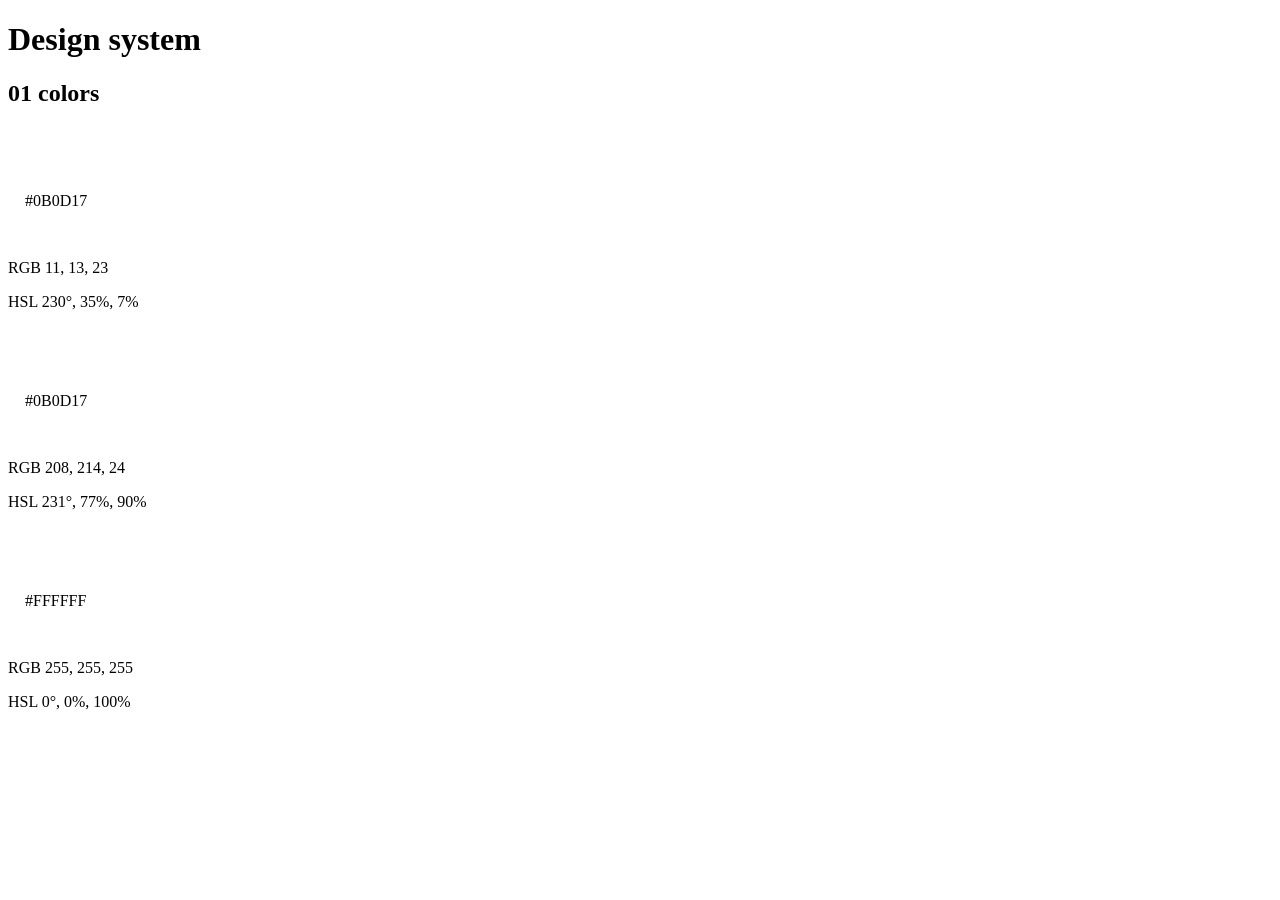
==== design-system.html @ 19d82805 "Add design-system.html with color demo for site" ====
<!doctype html>
<html lang="en">
  <head>
    <meta charset="UTF-8" />
    <meta name="viewport" content="width=device-width, initial-scale=1.0" />
    <link rel="stylesheet" href="index.css" />
    <title>Design Systems</title>
  </head>
  <body class="bg-dark text-white">
    <div class="wrapper">
      <h1>Design system</h1>
      <section id="colors">
        <h2><span>01</span> colors</h2>
        <div class="grid" style="grid-template-columns: repeat(3, 1fr)">
          <div>
            <div
              class="bg-dark text-white"
              style="padding: 3rem 1rem 1rem; border: solid 1px white"
            >
              <p>#0B0D17</p>
            </div>
            <p><span class="text-accent">RGB</span> 11, 13, 23</p>
            <p><span class="text-accent">HSL</span> 230&#176;, 35%, 7%</p>
          </div>

          <div>
            <div
              class="text-dark bg-accent"
              style="padding: 3rem 1rem 1rem; border: solid 1px white"
            >
              <p>#0B0D17</p>
            </div>
            <p><span class="text-accent">RGB</span> 208, 214, 24</p>
            <p><span class="text-accent">HSL</span> 231&#176;, 77%, 90%</p>
          </div>

          <div>
            <div
              class="text-dark bg-white"
              style="padding: 3rem 1rem 1rem; border: solid 1px white"
            >
              <p>#FFFFFF</p>
            </div>
            <p><span class="text-accent">RGB</span> 255, 255, 255</p>
            <p><span class="text-accent">HSL</span> 0&#176;, 0%, 100%</p>
          </div>
        </div>
      </section>
    </div>

    <script src="index.js"></script>
  </body>
</html>
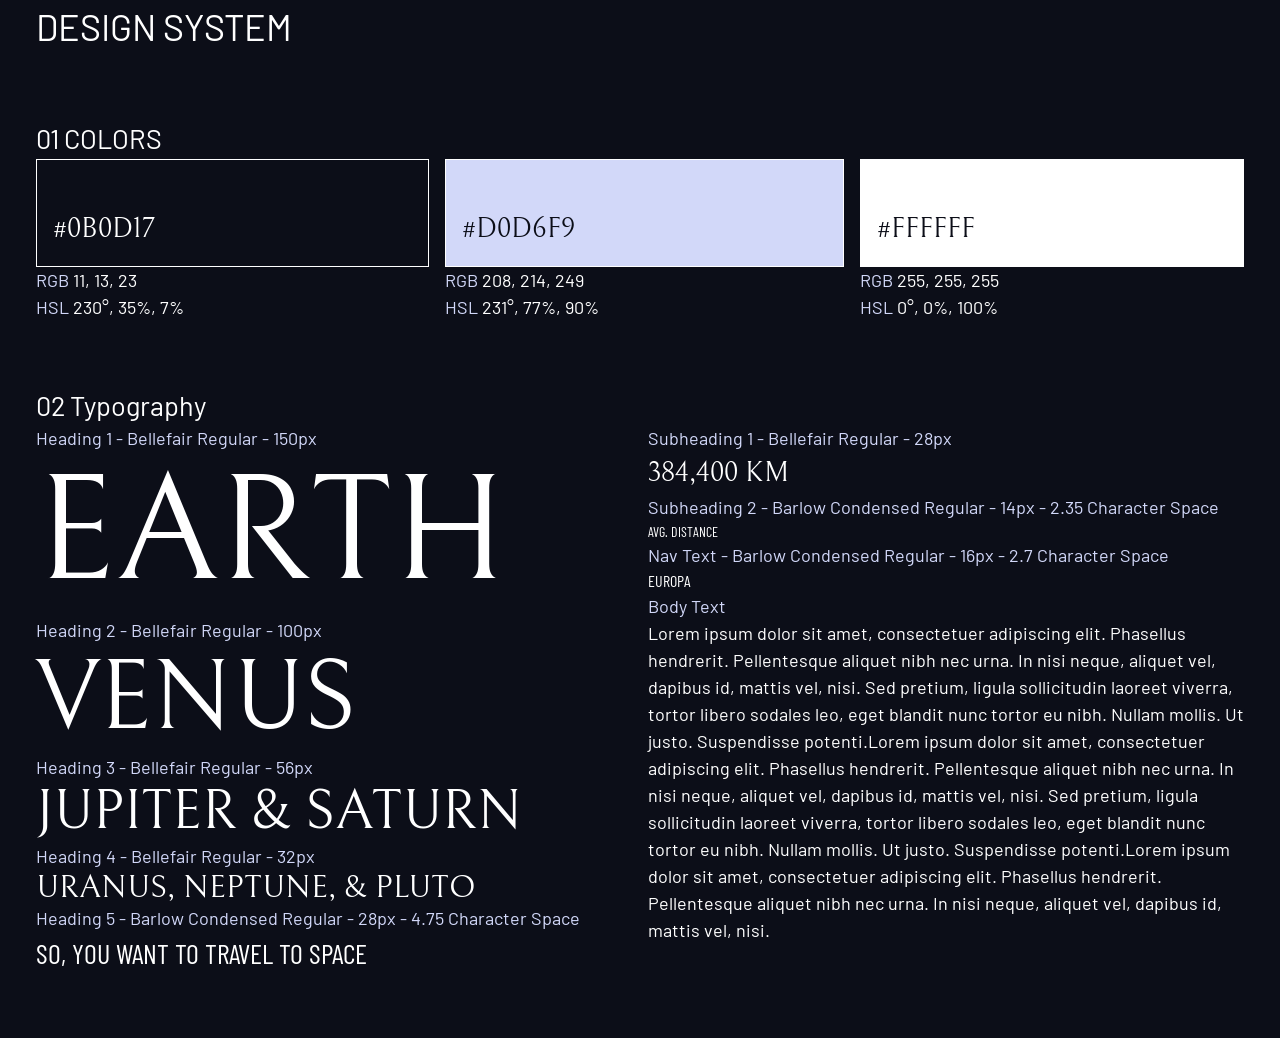
==== commit 70de3549: "Add typhography section and utility classes" ====
--- a/design-system.html
+++ b/design-system.html
@@ -3,46 +3,126 @@
   <head>
     <meta charset="UTF-8" />
     <meta name="viewport" content="width=device-width, initial-scale=1.0" />
+    <link rel="preconnect" href="https://fonts.googleapis.com" />
+    <link rel="preconnect" href="https://fonts.gstatic.com" crossorigin />
+    <link
+      href="https://fonts.googleapis.com/css2?family=Barlow+Condensed:ital,wght@0,100;0,200;0,300;0,400;0,500;0,600;0,700;0,800;0,900;1,100;1,200;1,300;1,400;1,500;1,600;1,700;1,800;1,900&family=Barlow:ital,wght@0,100;0,200;0,300;0,400;0,500;0,600;0,700;0,800;0,900;1,100;1,200;1,300;1,400;1,500;1,600;1,700;1,800;1,900&family=Bellefair&display=swap"
+      rel="stylesheet"
+    />
     <link rel="stylesheet" href="index.css" />
     <title>Design Systems</title>
   </head>
-  <body class="bg-dark text-white">
+  <body>
     <div class="wrapper">
-      <h1>Design system</h1>
-      <section id="colors">
-        <h2><span>01</span> colors</h2>
-        <div class="grid" style="grid-template-columns: repeat(3, 1fr)">
-          <div>
+      <h1 class="uppercase">Design system</h1>
+      <section id="colors" style="margin: 4rem 0">
+        <h2 class="uppercase"><span>01</span> colors</h2>
+        <div class="flex">
+          <div style="flex-grow: 1">
             <div
-              class="bg-dark text-white"
-              style="padding: 3rem 1rem 1rem; border: solid 1px white"
+              class="bg-dark text-white ff-serif fs-500"
+              style="padding: 3rem 1rem 1rem; border: 1px solid white"
             >
-              <p>#0B0D17</p>
+              #0B0D17
             </div>
             <p><span class="text-accent">RGB</span> 11, 13, 23</p>
-            <p><span class="text-accent">HSL</span> 230&#176;, 35%, 7%</p>
+            <p><span class="text-accent">HSL</span> 230°, 35%, 7%</p>
+          </div>
+          <div style="flex-grow: 1">
+            <div
+              class="bg-accent text-dark ff-serif fs-500"
+              style="padding: 3rem 1rem 1rem; border: 1px solid white"
+            >
+              #D0D6F9
+            </div>
+            <p><span class="text-accent">RGB</span> 208, 214, 249</p>
+            <p><span class="text-accent">HSL</span> 231°, 77%, 90%</p>
+          </div>
+          <div style="flex-grow: 1">
+            <div
+              class="bg-white text-dark ff-serif fs-500"
+              style="padding: 3rem 1rem 1rem; border: 1px solid white"
+            >
+              #FFFFFF
+            </div>
+            <p><span class="text-accent">RGB</span> 255, 255, 255</p>
+            <p><span class="text-accent">HSL</span> 0°, 0%, 100%</p>
+          </div>
+        </div>
+      </section>
+
+      <section id="typography" style="margin: 4rem 0">
+        <h2><span>02 </span>Typography</h2>
+        <div class="flex">
+          <div style="flex-basis: 100%">
+            <div>
+              <p class="text-accent">Heading 1 - Bellefair Regular - 150px</p>
+              <p class="fs-900 ff-serif uppercase">Earth</p>
+            </div>
+            <div>
+              <p class="text-accent">Heading 2 - Bellefair Regular - 100px</p>
+              <p class="fs-800 ff-serif uppercase">Venus</p>
+            </div>
+            <div>
+              <p class="text-accent">Heading 3 - Bellefair Regular - 56px</p>
+              <p class="fs-700 ff-serif uppercase">Jupiter & Saturn</p>
+            </div>
+            <div>
+              <p class="text-accent">Heading 4 - Bellefair Regular - 32px</p>
+              <p class="fs-600 ff-serif uppercase">Uranus, Neptune, & Pluto</p>
+            </div>
+            <div>
+              <p class="text-accent">
+                Heading 5 - Barlow Condensed Regular - 28px - 4.75 Character
+                Space
+              </p>
+              <p class="fs-500 ff-sans-cond uppercase">
+                So, you want to travel to space
+              </p>
+            </div>
           </div>
 
-          <div>
-            <div
-              class="text-dark bg-accent"
-              style="padding: 3rem 1rem 1rem; border: solid 1px white"
-            >
-              <p>#0B0D17</p>
+          <div style="flex-basis: 100%">
+            <div>
+              <p class="text-accent">Subheading 1 - Bellefair Regular - 28px</p>
+              <p class="fs-500 ff-serif uppercase">384,400 km</p>
             </div>
-            <p><span class="text-accent">RGB</span> 208, 214, 24</p>
-            <p><span class="text-accent">HSL</span> 231&#176;, 77%, 90%</p>
-          </div>
-
-          <div>
-            <div
-              class="text-dark bg-white"
-              style="padding: 3rem 1rem 1rem; border: solid 1px white"
-            >
-              <p>#FFFFFF</p>
+            <div>
+              <p class="text-accent">
+                Subheading 2 - Barlow Condensed Regular - 14px - 2.35 Character
+                Space
+              </p>
+              <p class="fs-200 ff-sans-cond uppercase letterspacing-3">
+                Avg. Distance
+              </p>
             </div>
-            <p><span class="text-accent">RGB</span> 255, 255, 255</p>
-            <p><span class="text-accent">HSL</span> 0&#176;, 0%, 100%</p>
+            <div>
+              <p class="text-accent">
+                Nav Text - Barlow Condensed Regular - 16px - 2.7 Character Space
+              </p>
+              <p class="fs-300 ff-sans-cond uppercase letterspacing-2">
+                Europa
+              </p>
+            </div>
+            <div>
+              <p class="text-accent">Body Text</p>
+              <p class="fs-400 ff-sans-normal">
+                Lorem ipsum dolor sit amet, consectetuer adipiscing elit.
+                Phasellus hendrerit. Pellentesque aliquet nibh nec urna. In nisi
+                neque, aliquet vel, dapibus id, mattis vel, nisi. Sed pretium,
+                ligula sollicitudin laoreet viverra, tortor libero sodales leo,
+                eget blandit nunc tortor eu nibh. Nullam mollis. Ut justo.
+                Suspendisse potenti.Lorem ipsum dolor sit amet, consectetuer
+                adipiscing elit. Phasellus hendrerit. Pellentesque aliquet nibh
+                nec urna. In nisi neque, aliquet vel, dapibus id, mattis vel,
+                nisi. Sed pretium, ligula sollicitudin laoreet viverra, tortor
+                libero sodales leo, eget blandit nunc tortor eu nibh. Nullam
+                mollis. Ut justo. Suspendisse potenti.Lorem ipsum dolor sit
+                amet, consectetuer adipiscing elit. Phasellus hendrerit.
+                Pellentesque aliquet nibh nec urna. In nisi neque, aliquet vel,
+                dapibus id, mattis vel, nisi.
+              </p>
+            </div>
           </div>
         </div>
       </section>
--- a/index.css
+++ b/index.css
@@ -0,0 +1,220 @@
+/*----------------------------------*/
+/* Custom properties                */
+/*----------------------------------*/
+:root {
+  /* colors */
+  --clr-dark: 230 35% 7%;
+  --clr-light: 231 77% 90%;
+  --clr-white: 0 0% 100%;
+
+  /* font-sizes */
+  --fs-900: 9.375rem;
+  --fs-800: 6.25rem;
+  --fs-700: 3.5rem;
+  --fs-600: 2rem;
+  --fs-500: 1.75rem;
+  --fs-400: 1.125rem;
+  --fs-300: 1rem;
+  --fs-200: 0.875rem;
+
+  /* font-families */
+  --ff-serif: 'Bellefair';
+  --ff-sans-cond: 'Barlow Condensed', sans-serif;
+  --ff-sans-normal: 'Barlow', sans-serif;
+}
+
+/*----------------------------------*/
+/* Reset                            */
+/*----------------------------------*/
+
+/* Box Sizing */
+*,
+*::before,
+*::after {
+  box-sizing: border-box;
+}
+
+/* Reset margins */
+body,
+h1,
+h2,
+h3,
+h4,
+h5,
+p,
+figure,
+picture {
+  margin: 0;
+}
+
+h1,
+h2,
+h3,
+h4,
+h5,
+h6,
+p {
+  font-weight: 400;
+}
+
+/* Set up the body */
+body {
+  font-family: var(--ff-sans-normal);
+  font-size: var(--fs-400);
+  background-color: hsl(var(--clr-dark));
+  color: hsl(var(--clr-white));
+  line-height: 1.5;
+  min-block-size: 100svh;
+}
+
+/* Image max-size */
+img,
+picture {
+  max-inline-size: 100%;
+  display: block;
+}
+
+/* Make form elements easier to work with */
+input,
+button,
+textarea,
+select {
+  font: inherit;
+}
+
+/* Remove animations for people who've turned them off */
+@media (prefers-reduced-motion: reduce) {
+  *,
+  *::before,
+  *::after {
+    animation-duration: 0.01ms !important;
+    animation-iteration-count: 1 !important;
+    transition-duration: 0.01ms !important;
+    scroll-behavior: auto !important;
+  }
+}
+
+/*----------------------------------*/
+/* Utility classes                  */
+/*----------------------------------*/
+
+.flex {
+  display: flex;
+  gap: var(--gap, 1rem);
+}
+
+.grid {
+  display: grid;
+  gap: var(--gap, 1rem);
+}
+
+.wrapper {
+  padding-inline: 2em;
+  margin-inline: auto;
+  max-inline-size: 80rem;
+}
+
+/* Don't show elements ment for screen readers */
+.sr-only {
+  position: absolute;
+  inline-size: 1px;
+  block-size: 1px;
+  padding: 0;
+  margin: -1px;
+  overflow: hidden;
+  clip: rect(0, 0, 0, 0);
+  white-space: nowrap;
+  border: 0;
+}
+
+/* Colors */
+
+/* Background */
+.bg-dark {
+  background-color: hsl(var(--clr-dark));
+}
+
+.bg-accent {
+  background-color: hsl(var(--clr-light));
+}
+
+.bg-white {
+  background-color: hsl(var(--clr-white));
+}
+
+/* Font */
+
+.text-dark {
+  color: hsl(var(--clr-dark));
+}
+
+.text-accent {
+  color: hsl(var(--clr-light));
+}
+
+.text-white {
+  color: hsl(var(--clr-white));
+}
+
+.light-blue-alpha {
+  background-color: hsl(var(--clr-light) / 0.2);
+}
+
+/* typography */
+.ff-serif {
+  font-family: var(--ff-serif);
+}
+
+.ff-sans-cond {
+  font-family: var(--ff-sans-cond);
+}
+
+.ff-sans-normal {
+  font-family: var(--ff-sans-normal);
+}
+
+.letter-spacing-1 {
+  letter-spacing: 4.75px;
+}
+.letter-spacing-2 {
+  letter-spacing: 2.7px;
+}
+.letter-spacing-3 {
+  letter-spacing: 2.35px;
+}
+
+.uppercase {
+  text-transform: uppercase;
+}
+
+.fs-900 {
+  font-size: var(--fs-900);
+}
+.fs-800 {
+  font-size: var(--fs-800);
+}
+.fs-700 {
+  font-size: var(--fs-700);
+}
+.fs-600 {
+  font-size: var(--fs-600);
+}
+.fs-500 {
+  font-size: var(--fs-500);
+}
+.fs-400 {
+  font-size: var(--fs-400);
+}
+.fs-300 {
+  font-size: var(--fs-300);
+}
+.fs-200 {
+  font-size: var(--fs-200);
+}
+
+.fs-900,
+.fs-800,
+.fs-700,
+.fs-600 {
+  line-height: 1.1;
+}
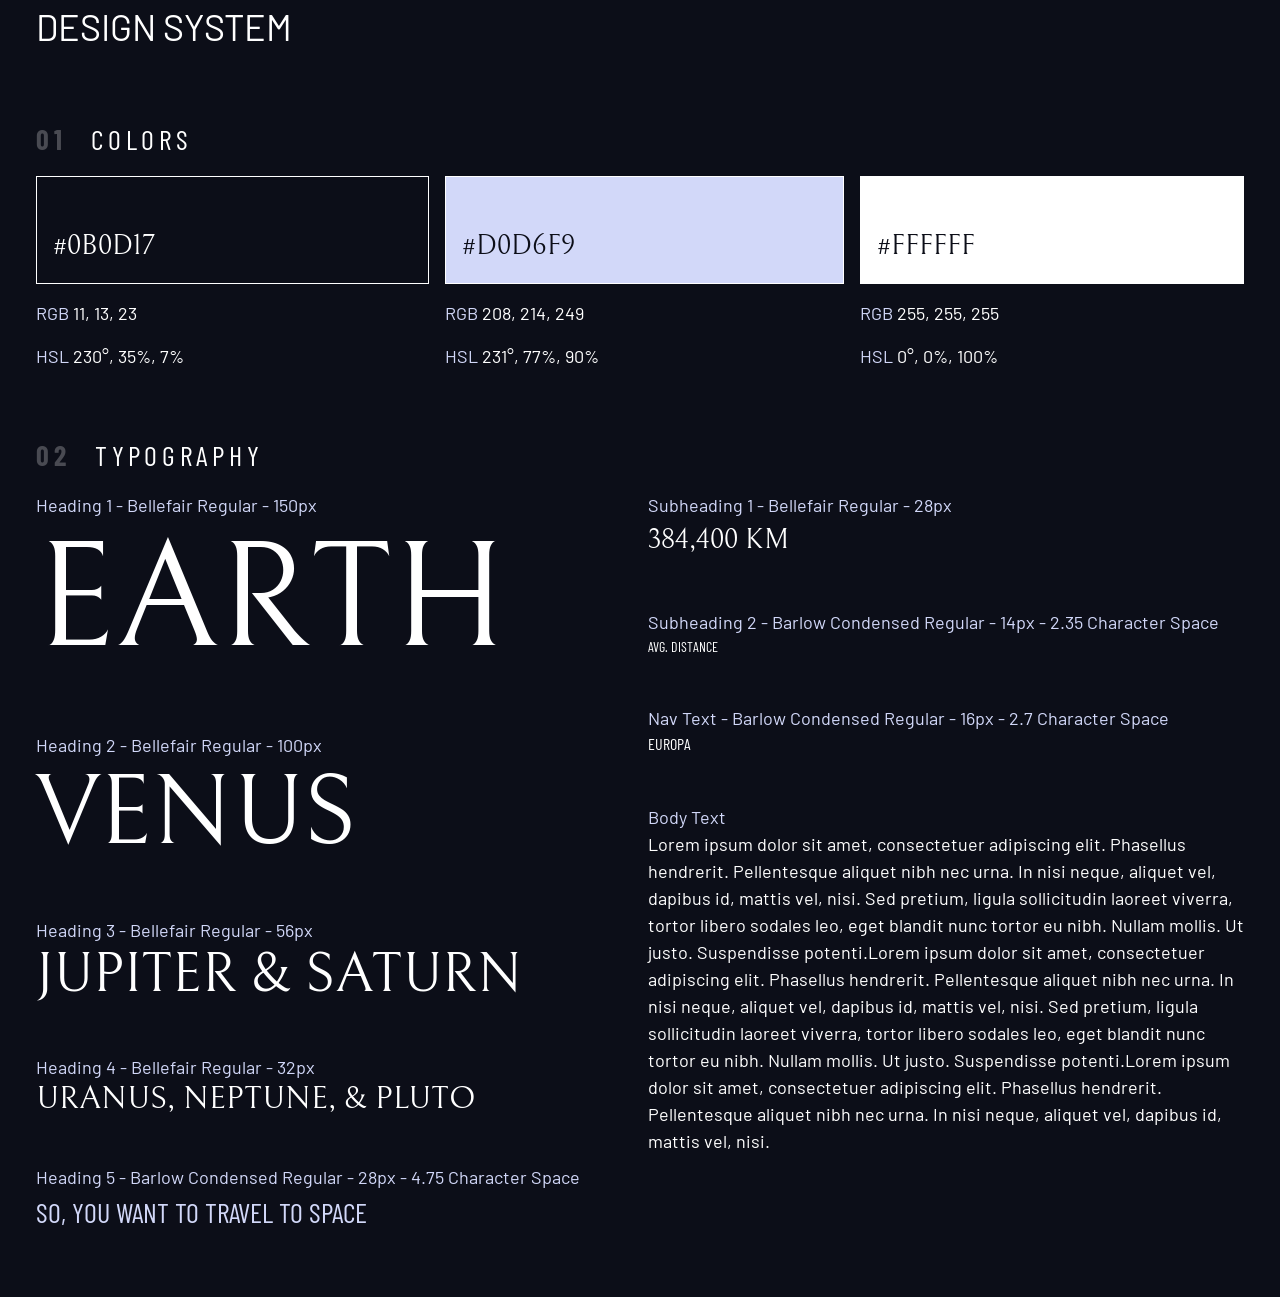
==== commit 2980092e: "Add utility class for margin and inplement it in design-system.html" ====
--- a/design-system.html
+++ b/design-system.html
@@ -15,10 +15,10 @@
   <body>
     <div class="wrapper">
       <h1 class="uppercase">Design system</h1>
-      <section id="colors" style="margin: 4rem 0">
-        <h2 class="uppercase"><span>01</span> colors</h2>
+      <section id="colors" class="flow" style="margin: 4rem 0">
+        <h2 class="numbered-title"><span>01</span> colors</h2>
         <div class="flex">
-          <div style="flex-grow: 1">
+          <div class="flow" style="flex-grow: 1">
             <div
               class="bg-dark text-white ff-serif fs-500"
               style="padding: 3rem 1rem 1rem; border: 1px solid white"
@@ -28,7 +28,7 @@
             <p><span class="text-accent">RGB</span> 11, 13, 23</p>
             <p><span class="text-accent">HSL</span> 230°, 35%, 7%</p>
           </div>
-          <div style="flex-grow: 1">
+          <div class="flow" style="flex-grow: 1">
             <div
               class="bg-accent text-dark ff-serif fs-500"
               style="padding: 3rem 1rem 1rem; border: 1px solid white"
@@ -38,7 +38,7 @@
             <p><span class="text-accent">RGB</span> 208, 214, 249</p>
             <p><span class="text-accent">HSL</span> 231°, 77%, 90%</p>
           </div>
-          <div style="flex-grow: 1">
+          <div class="flow" style="flex-grow: 1">
             <div
               class="bg-white text-dark ff-serif fs-500"
               style="padding: 3rem 1rem 1rem; border: 1px solid white"
@@ -51,10 +51,10 @@
         </div>
       </section>
 
-      <section id="typography" style="margin: 4rem 0">
-        <h2><span>02 </span>Typography</h2>
+      <section class="flow" id="typography" style="margin: 4rem 0">
+        <h2 class="numbered-title"><span>02 </span>Typography</h2>
         <div class="flex">
-          <div style="flex-basis: 100%">
+          <div class="flow" style="flex-basis: 100%; --flow-space: 3rem">
             <div>
               <p class="text-accent">Heading 1 - Bellefair Regular - 150px</p>
               <p class="fs-900 ff-serif uppercase">Earth</p>
@@ -76,13 +76,15 @@
                 Heading 5 - Barlow Condensed Regular - 28px - 4.75 Character
                 Space
               </p>
-              <p class="fs-500 ff-sans-cond uppercase">
+              <p
+                class="fs-500 ff-sans-cond uppercase letterspacing-1 text-accent"
+              >
                 So, you want to travel to space
               </p>
             </div>
           </div>
 
-          <div style="flex-basis: 100%">
+          <div class="flow" style="flex-basis: 100%; --flow-space: 3rem">
             <div>
               <p class="text-accent">Subheading 1 - Bellefair Regular - 28px</p>
               <p class="fs-500 ff-serif uppercase">384,400 km</p>
--- a/index.css
+++ b/index.css
@@ -98,6 +98,13 @@
 /* Utility classes                  */
 /*----------------------------------*/
 
+/* General */
+
+.flow > *:where(:not(:first-child)) {
+  margin-block-start: var(--flow-space, 1rem);
+  /* border: 1px solid red; */
+}
+
 .flex {
   display: flex;
   gap: var(--gap, 1rem);
@@ -218,3 +225,16 @@
 .fs-600 {
   line-height: 1.1;
 }
+
+.numbered-title {
+  font-family: var(--ff-sans-cond);
+  font-size: var(--fs-500);
+  text-transform: uppercase;
+  letter-spacing: 4.72px;
+
+  span {
+    margin-inline-end: 0.5em;
+    font-weight: 700;
+    color: hsl(var(--clr-white) / 0.25);
+  }
+}
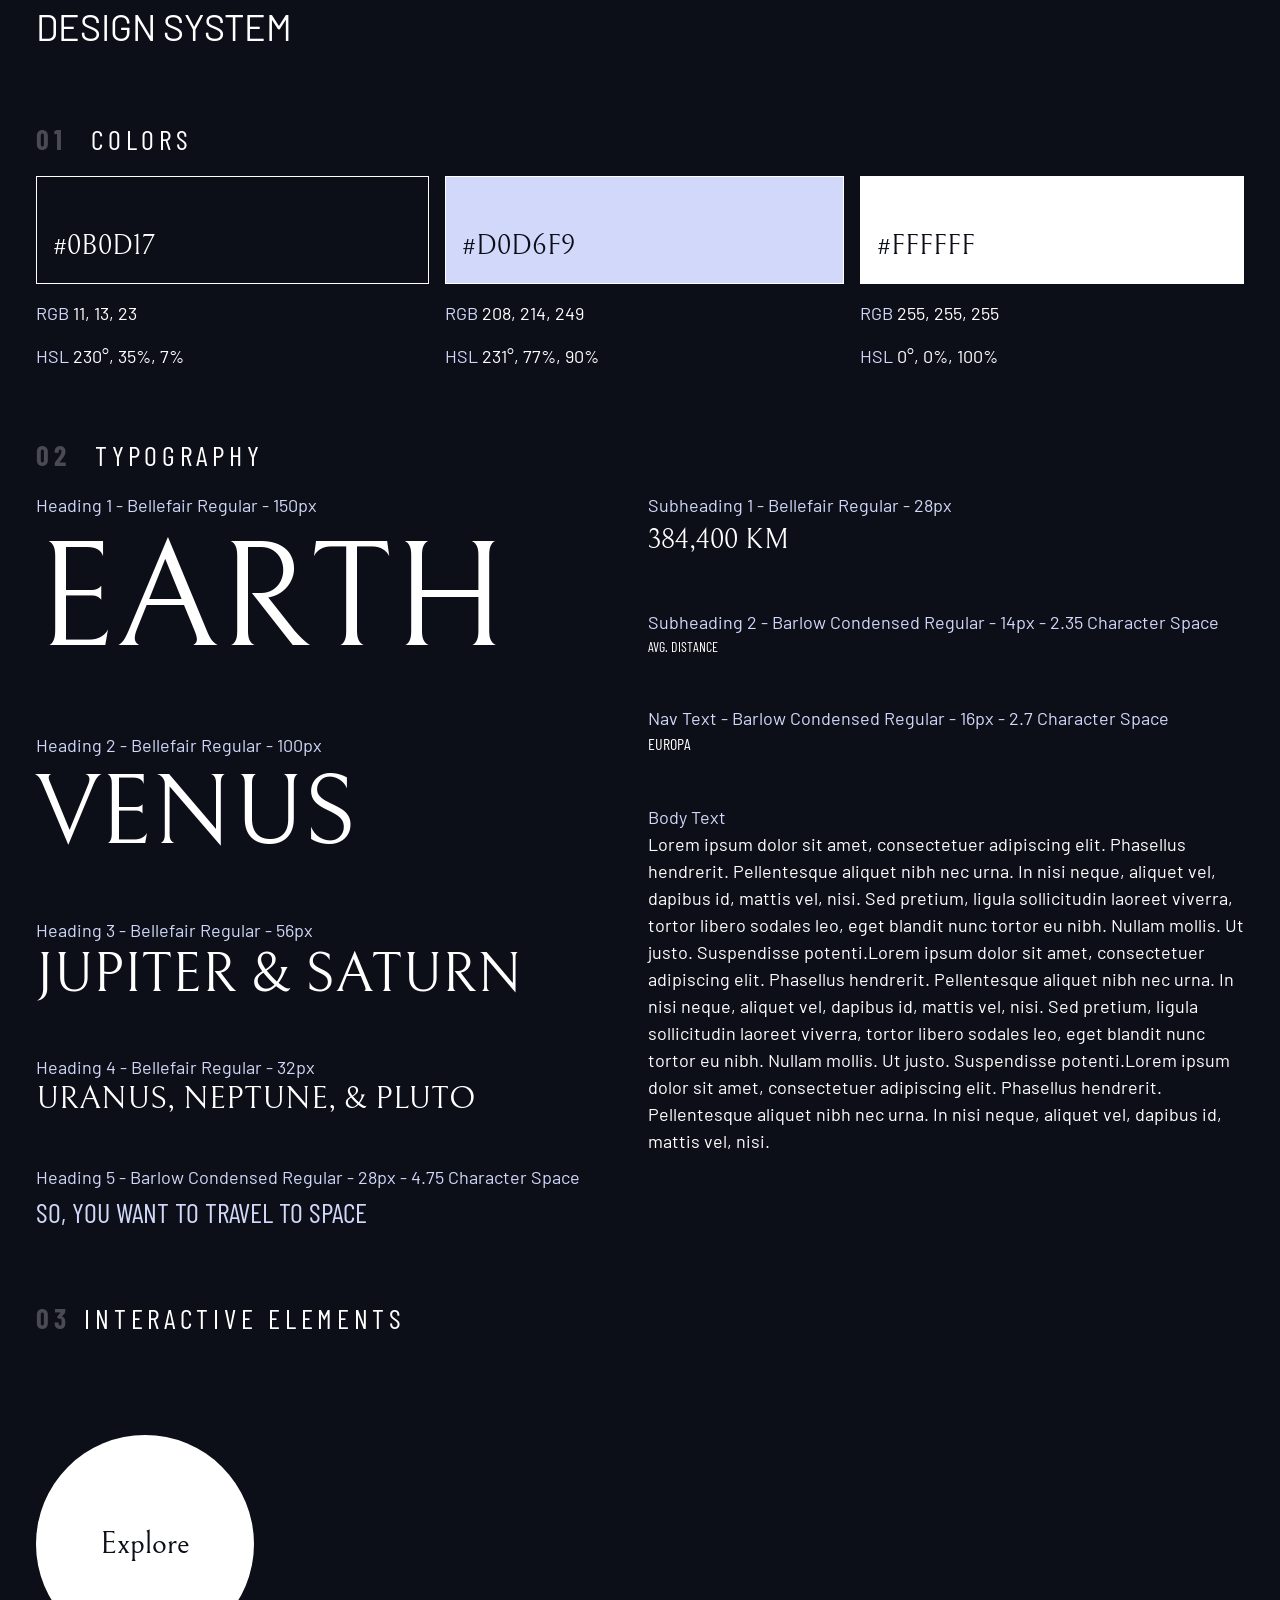
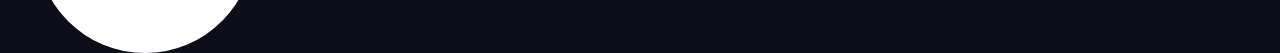
==== commit db2b3f4f: "Add section for interactive elements and styles and animation for button" ====
--- a/design-system.html
+++ b/design-system.html
@@ -128,6 +128,32 @@
           </div>
         </div>
       </section>
+
+      <section class="flow" id="interactive-elements">
+        <h2 class="numbered-title"><span>03</span>Interactive elements</h2>
+
+        <!-- Navigation -->
+        <div></div>
+
+        <div class="flex">
+          <div style="margin-block-start: 5rem">
+            <!-- explore button -->
+            <a
+              href="#"
+              class="large-button bg-white text-dark uppercars ff-serif fs-600"
+              >Explore</a
+            >
+          </div>
+
+          <div>
+            <!-- Tabs -->
+
+            <!-- Dots -->
+
+            <!-- Numbers -->
+          </div>
+        </div>
+      </section>
     </div>
 
     <script src="index.js"></script>
--- a/index.css
+++ b/index.css
@@ -238,3 +238,37 @@
     color: hsl(var(--clr-white) / 0.25);
   }
 }
+
+/*----------------------------------*/
+/* Component Classes                */
+/*----------------------------------*/
+
+.large-button {
+  display: grid;
+  position: relative;
+  z-index: 1;
+  padding: 0 2em;
+  aspect-ratio: 1;
+  place-items: center;
+  text-decoration: none;
+  border-radius: 50%;
+
+  &::after {
+    content: '';
+    position: absolute;
+    z-index: -1;
+    inline-size: 100%;
+    block-size: 100%;
+    background: hsl(var(--clr-white) / 0.15);
+    border-radius: inherit;
+    opacity: 0;
+    transition:
+      opacity 500ms linear,
+      transform 750ms ease-in-out;
+  }
+
+  &:is(:hover, :focus-visible)::after {
+    opacity: 1;
+    transform: scale(1.5);
+  }
+}
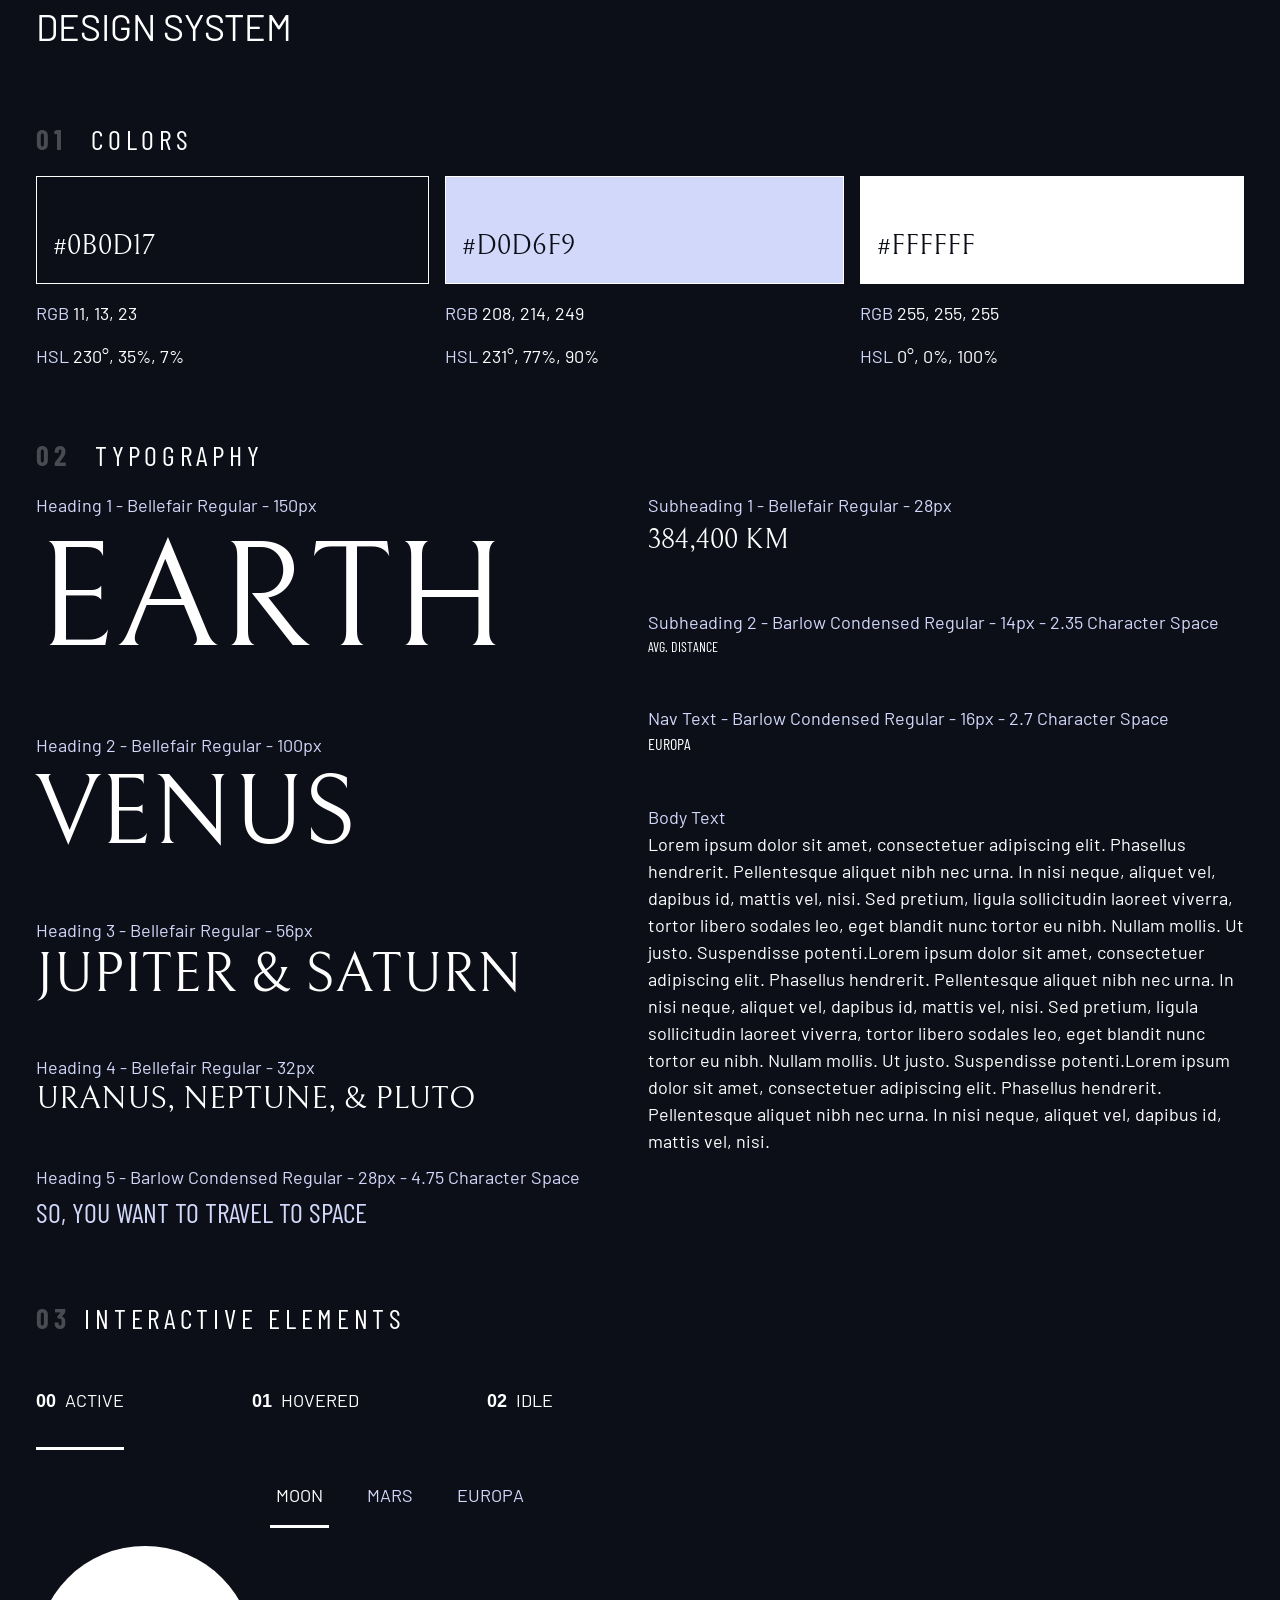
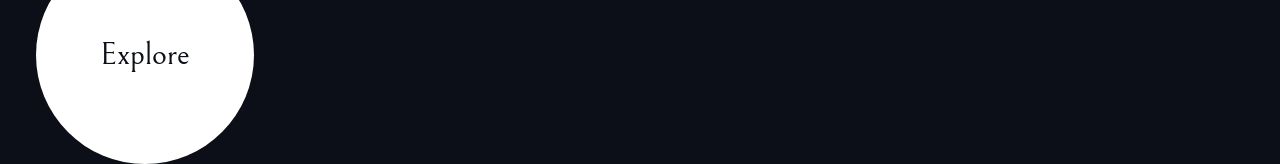
==== commit e6c82e13: "Add navigation and tab-list to design-system.html and add styles to css" ====
--- a/design-system.html
+++ b/design-system.html
@@ -133,7 +133,27 @@
         <h2 class="numbered-title"><span>03</span>Interactive elements</h2>
 
         <!-- Navigation -->
-        <div></div>
+        <div>
+          <nav aria-label="primary-navigation">
+            <ul class="primary-navigation underline-indicators flex">
+              <li class="active">
+                <a href="#" class="uppercase text-white letterspacing-2"
+                  ><span>00</span>Active</a
+                >
+              </li>
+              <li>
+                <a href="#" class="uppercase text-white letterspacing-2"
+                  ><span>01</span>Hovered</a
+                >
+              </li>
+              <li>
+                <a href="#" class="uppercase text-white letterspacing-2"
+                  ><span>02</span>Idle</a
+                >
+              </li>
+            </ul>
+          </nav>
+        </div>
 
         <div class="flex">
           <div style="margin-block-start: 5rem">
@@ -147,6 +167,28 @@
 
           <div>
             <!-- Tabs -->
+            <div class="tab-list underline-indicators flex">
+              <button
+                aria-selected="true"
+                class="uppercase text-accent bg-dark letterspacing-2ff-sans-cond"
+              >
+                Moon
+              </button>
+
+              <button
+                aria-selected="false"
+                class="uppercase text-accent bg-dark letterspacing-2ff-sans-cond"
+              >
+                Mars
+              </button>
+
+              <button
+                aria-selected="false"
+                class="uppercase text-accent bg-dark letterspacing-2ff-sans-cond"
+              >
+                Europa
+              </button>
+            </div>
 
             <!-- Dots -->
 
--- a/index.css
+++ b/index.css
@@ -272,3 +272,41 @@
     transform: scale(1.5);
   }
 }
+
+.primary-navigation {
+  --gap: 8rem;
+  --underline-gap: 2rem;
+  list-style: none;
+  padding: 0;
+  margin: 0;
+
+  a {
+    text-decoration: none;
+
+    & > span {
+      font-weight: 700;
+      margin-inline-end: 0.5em;
+    }
+  }
+}
+
+.underline-indicators > * {
+  cursor: pointer;
+  padding-block: var(--underline-gap, 1rem);
+  border: 0;
+  border-block-end: 0.2rem solid hsl(var(--clr-white) / 0);
+
+  &:is(:hover, :focus-visible) {
+    border-color: hsl(var(--clr-white) / 0.5);
+  }
+
+  &.active,
+  &[aria-selected='true'] {
+    color: hsl(var(--clr-white));
+    border-color: hsl(var(--clr-white) / 1);
+  }
+}
+
+.tab-list {
+  --gap: 2rem;
+}
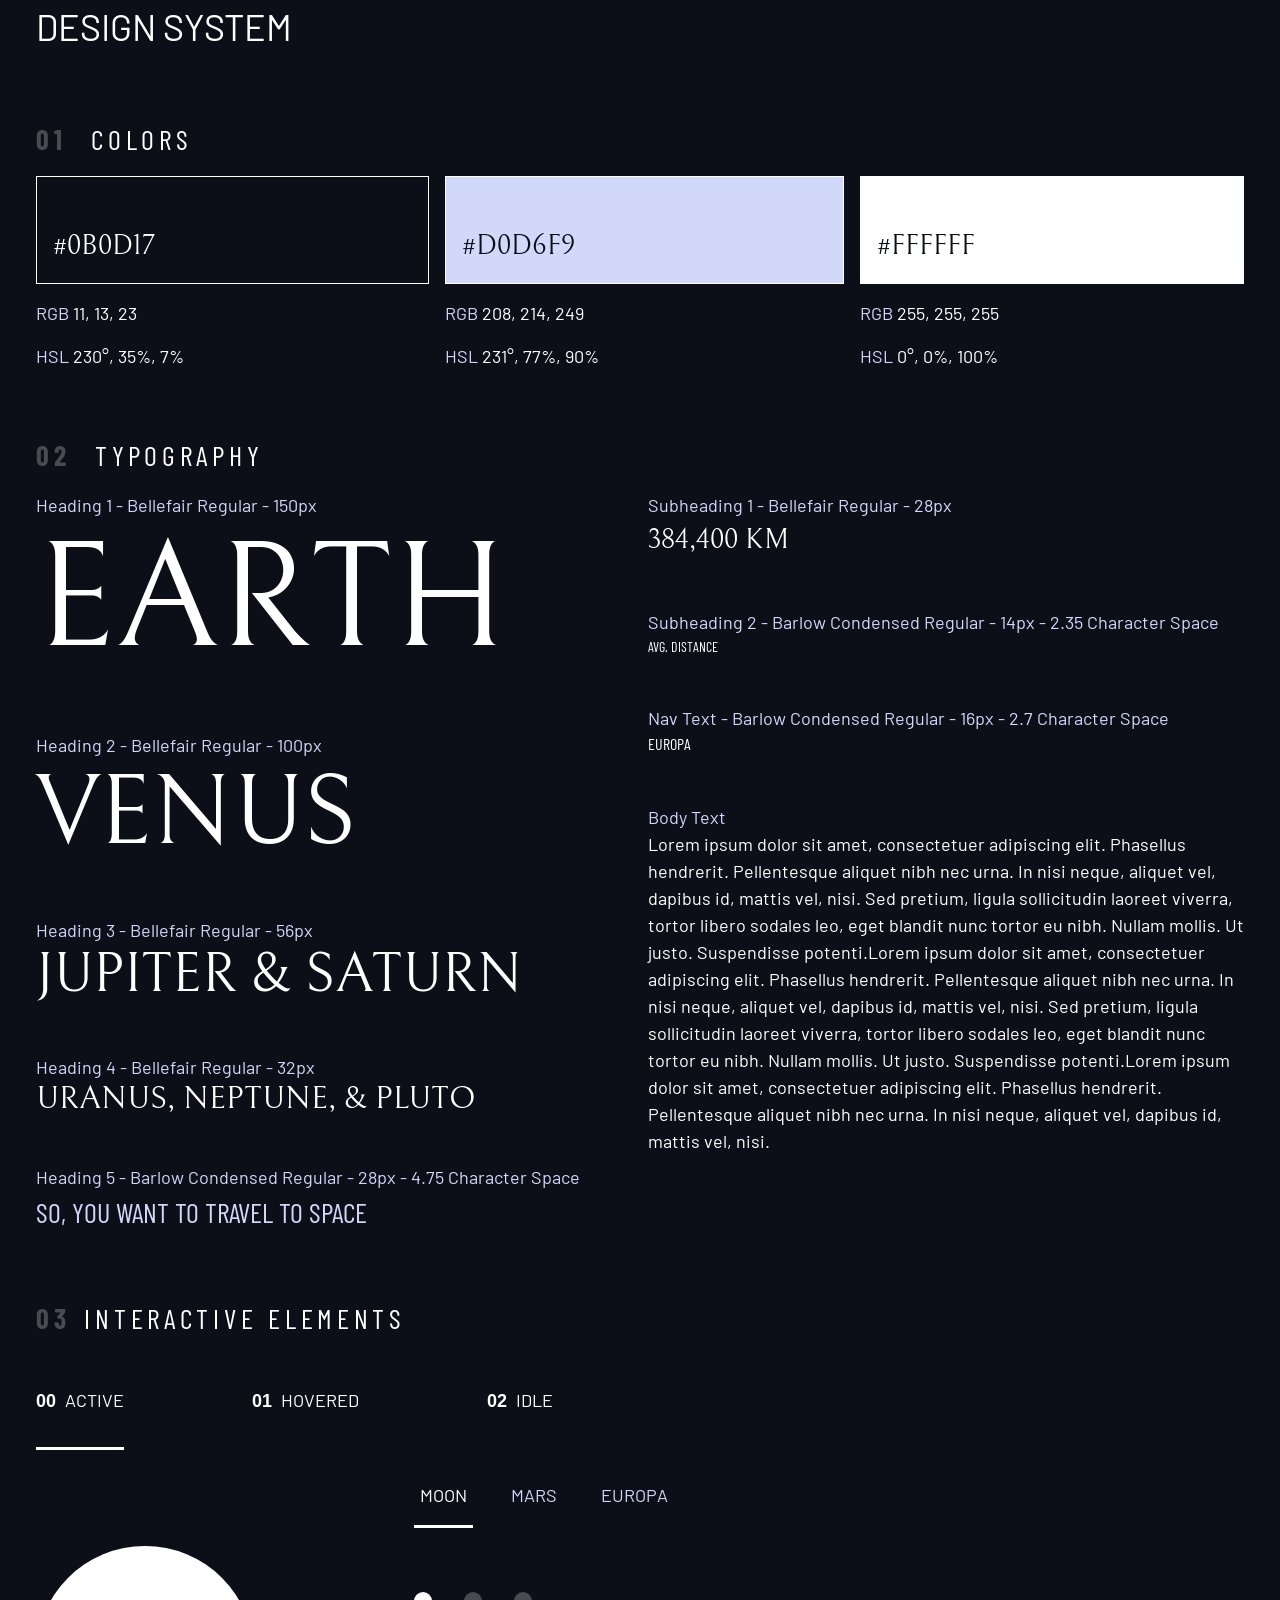
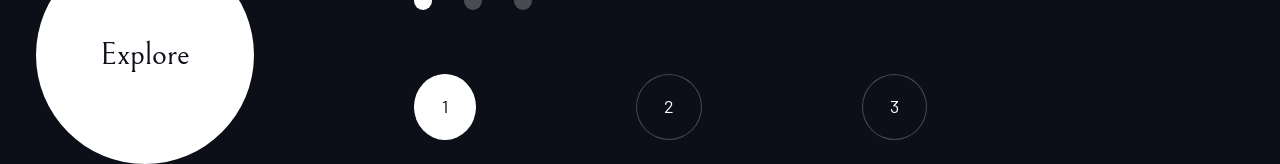
==== commit 3430af31: "Add dot-indicators and number-indicators to design-system.html and add styles to css" ====
--- a/design-system.html
+++ b/design-system.html
@@ -155,7 +155,7 @@
           </nav>
         </div>
 
-        <div class="flex">
+        <div class="flex" style="--gap: 10rem">
           <div style="margin-block-start: 5rem">
             <!-- explore button -->
             <a
@@ -165,7 +165,7 @@
             >
           </div>
 
-          <div>
+          <div class="flow" style="--flow-space: 4rem">
             <!-- Tabs -->
             <div class="tab-list underline-indicators flex">
               <button
@@ -191,8 +191,30 @@
             </div>
 
             <!-- Dots -->
+            <div class="dot-indicators flex" style="--gap: 2rem">
+              <button aria-selected="true">
+                <span class="sr-only">Slide title</span>
+              </button>
+              <button aria-selected="false">
+                <span class="sr-only">Slide title</span>
+              </button>
+              <button aria-selected="false">
+                <span class="sr-only">Slide title</span>
+              </button>
+            </div>
 
             <!-- Numbers -->
+            <div class="number-indicators flex">
+              <button class="bg-dark text-white" aria-selected="true">1</button>
+
+              <button class="bg-dark text-white" aria-selected="false">
+                2
+              </button>
+
+              <button class="bg-dark text-white" aria-selected="false">
+                3
+              </button>
+            </div>
           </div>
         </div>
       </section>
--- a/index.css
+++ b/index.css
@@ -310,3 +310,37 @@
 .tab-list {
   --gap: 2rem;
 }
+
+.dot-indicators > * {
+  cursor: pointer;
+  border: 0;
+  border-radius: 50%;
+  padding: 0.5em;
+  background-color: hsl(var(--clr-white) / 0.25);
+
+  &:is(:hover, :focus-visible) {
+    background-color: hsl(var(--clr-white) / 0.5);
+  }
+
+  &[aria-selected='true'] {
+    background-color: hsl(var(--clr-white) / 1);
+  }
+}
+
+.number-indicators > * {
+  cursor: pointer;
+  border: 1px solid hsl(var(--clr-white) / 0.25);
+  border-radius: 50%;
+  padding: 0 1.5em;
+  aspect-ratio: 1;
+
+  &:is(:hover, :focus-visible) {
+    border-color: hsl(var(--clr-white) / 0.5);
+  }
+
+  &[aria-selected='true'] {
+    border-color: hsl(var(--clr-white) / 1);
+    background: hsl(var(--clr-white));
+    color: hsl(var(--clr-dark));
+  }
+}
